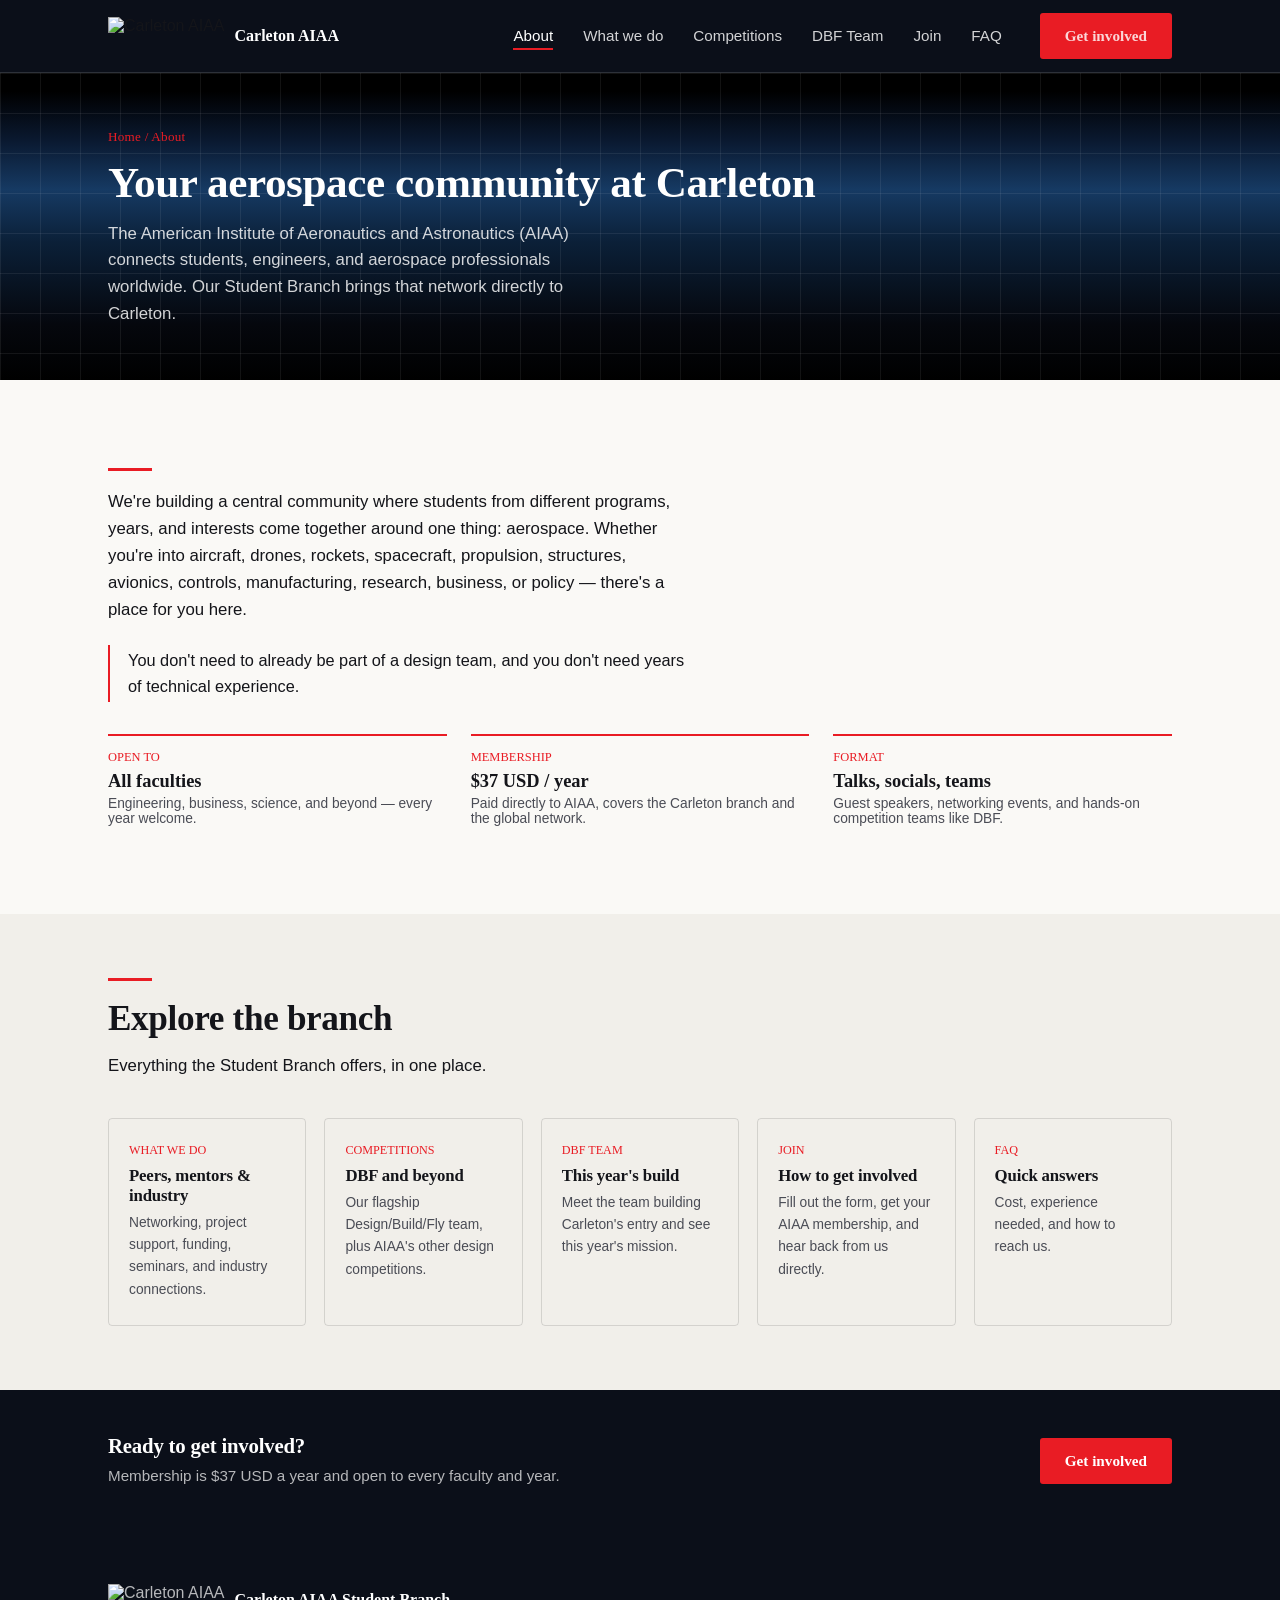
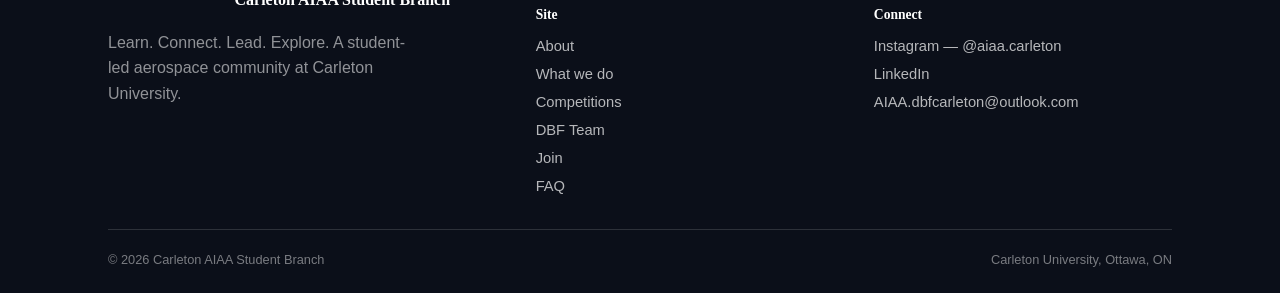
==== about.html @ de975c98 "Initial website upload" ====
<!DOCTYPE html>
<html lang="en">
<head>
<meta charset="UTF-8">
<meta name="viewport" content="width=device-width, initial-scale=1">
<title>About — Carleton AIAA Student Branch</title>
<meta name="description" content="What the AIAA Student Branch at Carleton University is, who it's for, and why it exists.">
<link rel="stylesheet" href="style.css">
</head>
<body>
<nav class="nav">
  <div class="wrap">
    <a href="index.html" class="nav-brand">
      <img src="assets/square_transparent.png" alt="Carleton AIAA">
      <span>Carleton AIAA</span>
    </a>
    <button class="nav-toggle" id="navToggle" aria-label="Toggle menu" aria-expanded="false">&#9776;</button>
    <ul class="nav-links" id="navLinks">
      <li><a href="about.html" class="active">About</a></li>
      <li><a href="what-we-do.html">What we do</a></li>
      <li><a href="competitions.html">Competitions</a></li>
      <li><a href="dbf.html">DBF Team</a></li>
      <li><a href="join.html">Join</a></li>
      <li><a href="faq.html">FAQ</a></li>
      <li class="nav-cta"><a class="btn btn-primary" href="join.html">Get involved</a></li>
    </ul>
  </div>
</nav>
<header class="page-header">
  <div class="blueprint-grid"></div>
  <div class="wrap">
    <div class="crumb"><a href="index.html">Home</a> / About</div>
    <h1>Your aerospace community at Carleton</h1>
    <p class="lead">The American Institute of Aeronautics and Astronautics (AIAA) connects students, engineers, and aerospace professionals worldwide. Our Student Branch brings that network directly to Carleton.</p>
  </div>
</header>

<section class="section">
  <div class="wrap">
    <div style="max-width:760px;">
      <div class="rule"></div>
      <p class="lead">We're building a central community where students from different programs, years, and interests come together around one thing: aerospace. Whether you're into aircraft, drones, rockets, spacecraft, propulsion, structures, avionics, controls, manufacturing, research, business, or policy — there's a place for you here.</p>
      <div class="callout">
        <p>You don't need to already be part of a design team, and you don't need years of technical experience.</p>
      </div>
    </div>

    <div class="facts-strip" style="margin-top:32px;">
      <div class="fact"><div class="fk">OPEN TO</div><div class="fv">All faculties</div><div class="fd">Engineering, business, science, and beyond — every year welcome.</div></div>
      <div class="fact"><div class="fk">MEMBERSHIP</div><div class="fv">$37 USD / year</div><div class="fd">Paid directly to AIAA, covers the Carleton branch and the global network.</div></div>
      <div class="fact"><div class="fk">FORMAT</div><div class="fv">Talks, socials, teams</div><div class="fd">Guest speakers, networking events, and hands-on competition teams like DBF.</div></div>
    </div>
  </div>
</section>

<section class="section alt tight">
  <div class="wrap">
    <div class="section-head">
      <div class="rule"></div>
      <h2>Explore the branch</h2>
      <p class="lead">Everything the Student Branch offers, in one place.</p>
    </div>
    <div class="nav-tiles">
      <a class="nav-tile" href="what-we-do.html">
        <div class="nt-label">WHAT WE DO</div>
        <h3>Peers, mentors &amp; industry</h3>
        <p>Networking, project support, funding, seminars, and industry connections.</p>
      </a>
      <a class="nav-tile" href="competitions.html">
        <div class="nt-label">COMPETITIONS</div>
        <h3>DBF and beyond</h3>
        <p>Our flagship Design/Build/Fly team, plus AIAA's other design competitions.</p>
      </a>
      <a class="nav-tile" href="dbf.html">
        <div class="nt-label">DBF TEAM</div>
        <h3>This year's build</h3>
        <p>Meet the team building Carleton's entry and see this year's mission.</p>
      </a>
      <a class="nav-tile" href="join.html">
        <div class="nt-label">JOIN</div>
        <h3>How to get involved</h3>
        <p>Fill out the form, get your AIAA membership, and hear back from us directly.</p>
      </a>
      <a class="nav-tile" href="faq.html">
        <div class="nt-label">FAQ</div>
        <h3>Quick answers</h3>
        <p>Cost, experience needed, and how to reach us.</p>
      </a>
    </div>
  </div>
</section>

<section class="cta-band">
  <div class="wrap">
    <div>
      <h3>Ready to get involved?</h3>
      <p>Membership is $37 USD a year and open to every faculty and year.</p>
    </div>
    <div class="cta-actions">
      <a class="btn btn-primary" href="join.html">Get involved</a>
    </div>
  </div>
</section>
<footer>
  <div class="wrap">
    <div class="footer-top">
      <div>
        <div class="footer-brand">
          <img src="assets/square_transparent.png" alt="Carleton AIAA">
          <span>Carleton AIAA Student Branch</span>
        </div>
        <p style="color:rgba(255,255,255,0.55); max-width: 34ch;">Learn. Connect. Lead. Explore. A student-led aerospace community at Carleton University.</p>
      </div>
      <div>
        <h5>Site</h5>
        <ul>
          <li><a href="about.html">About</a></li>
          <li><a href="what-we-do.html">What we do</a></li>
          <li><a href="competitions.html">Competitions</a></li>
          <li><a href="dbf.html">DBF Team</a></li>
          <li><a href="join.html">Join</a></li>
          <li><a href="faq.html">FAQ</a></li>
        </ul>
      </div>
      <div>
        <h5>Connect</h5>
        <ul>
          <li><a href="https://www.instagram.com/aiaa.carleton" target="_blank" rel="noopener">Instagram &mdash; @aiaa.carleton</a></li>
          <li><a href="https://www.linkedin.com/company/108041948/" target="_blank" rel="noopener">LinkedIn</a></li>
          <li><a href="mailto:AIAA.dbfcarleton@outlook.com">AIAA.dbfcarleton@outlook.com</a></li>
        </ul>
      </div>
    </div>
    <div class="footer-bottom">
      <span>&copy; <span id="year"></span> Carleton AIAA Student Branch</span>
      <span>Carleton University, Ottawa, ON</span>
    </div>
  </div>
</footer>

<script src="script.js"></script>
</body>
</html>
---- style.css ----
/* ===================== Fonts ===================== */
@font-face {
  font-family: 'Space Grotesk';
  src: url('fonts/SpaceGrotesk.woff2') format('woff2');
  font-weight: 300 700;
  font-display: swap;
}
@font-face {
  font-family: 'Inter';
  src: url('fonts/Inter.woff2') format('woff2');
  font-weight: 100 900;
  font-display: swap;
}
@font-face {
  font-family: 'JetBrains Mono';
  src: url('fonts/JetBrainsMono.woff2') format('woff2');
  font-weight: 300 700;
  font-display: swap;
}

/* ===================== Tokens ===================== */
:root {
  --navy: #0B0F19;
  --blue-hi: #7FADCC;
  --blue-mid: #2C6D9B;
  --blue-deep: #17325A;
  --black: #000000;
  --paper: #FAF9F6;
  --paper-2: #F1EFEA;
  --red: #E91C24;
  --red-dim: #B4141A;
  --ink: #14151A;
  --ink-soft: #4A4C55;
  --line-light: rgba(0,0,0,0.12);
  --line-dark: rgba(255,255,255,0.14);
  --grid-line: rgba(255,255,255,0.07);
  --max: 1120px;

  /* the blended gradient used under any banner image - first stops MUST be pure
     black to seamlessly match the banner's own black bottom edge */
  --brand-gradient: linear-gradient(180deg,
    #000000 0%,
    #000000 6%,
    #0A1930 22%,
    #163A63 38%,
    #0B2038 55%,
    #05070D 82%,
    #000000 100%);
}

* { box-sizing: border-box; }
html { scroll-behavior: smooth; }
body {
  margin: 0;
  font-family: 'Inter', sans-serif;
  color: var(--ink);
  background: var(--paper);
  -webkit-font-smoothing: antialiased;
}
img { max-width: 100%; display: block; }
a { color: inherit; }
:focus-visible { outline: 2px solid var(--red); outline-offset: 3px; }
@media (prefers-reduced-motion: reduce) {
  html { scroll-behavior: auto; }
  * { animation: none !important; transition: none !important; }
}

.wrap { max-width: var(--max); margin: 0 auto; padding: 0 28px; }

h1, h2, h3 {
  font-family: 'Space Grotesk';
  font-weight: 700;
  letter-spacing: -0.01em;
  margin: 0;
  color: var(--ink);
}
p { line-height: 1.6; margin: 0 0 16px 0; max-width: 62ch; color: var(--ink-soft); }
p.lead { color: var(--ink); font-size: 1.05rem; }

.mono { font-family: 'JetBrains Mono'; }

.section { padding: 88px 0; }
.section.tight { padding: 64px 0; }
.section-head { max-width: 640px; margin-bottom: 40px; }
.section-head h2 { font-size: clamp(1.6rem, 3vw, 2.2rem); margin-bottom: 14px; }
.rule { width: 44px; height: 3px; background: var(--red); margin-bottom: 18px; }

.btn {
  display: inline-flex; align-items: center; gap: 8px;
  padding: 13px 24px; font-family: 'Space Grotesk'; font-weight: 600; font-size: 0.95rem;
  border-radius: 3px; text-decoration: none; border: 1px solid transparent; cursor: pointer;
}
.btn-primary { background: var(--red); color: #fff; }
.btn-primary:hover { background: var(--red-dim); }
.btn-ghost { border-color: var(--line-dark); color: #fff; }
.btn-ghost:hover { border-color: #fff; }
.btn-outline { border-color: var(--line-light); color: var(--ink); }
.btn-outline:hover { border-color: var(--ink); }

/* ===================== Nav ===================== */
.nav {
  background: var(--navy);
  border-bottom: 1px solid var(--line-dark);
  position: sticky; top: 0; z-index: 50;
}
.nav .wrap { display: flex; align-items: center; justify-content: space-between; height: 72px; }
.nav-brand { display: flex; align-items: center; gap: 10px; text-decoration: none; }
.nav-brand img { height: 38px; width: auto; }
.nav-brand span { font-family: 'Space Grotesk'; font-weight: 700; color: #fff; font-size: 1rem; line-height: 1.15; }
.nav-links { display: flex; align-items: center; gap: 30px; list-style: none; margin: 0; padding: 0; }
.nav-links a { color: rgba(255,255,255,0.82); text-decoration: none; font-size: 0.95rem; }
.nav-links a:hover, .nav-links a.active { color: #fff; }
.nav-links a.active { border-bottom: 2px solid var(--red); padding-bottom: 4px; }
.nav-cta { margin-left: 8px; }
.nav-toggle { display: none; }

@media (max-width: 860px) {
  .nav-links {
    position: absolute; top: 72px; left: 0; right: 0; background: var(--navy);
    flex-direction: column; align-items: flex-start; padding: 8px 28px 24px; gap: 18px;
    border-bottom: 1px solid var(--line-dark); display: none;
  }
  .nav-links.open { display: flex; }
  .nav-links a.active { border-bottom: none; color: var(--red); }
  .nav-toggle {
    display: block; background: none; border: 1px solid var(--line-dark); color: #fff;
    width: 40px; height: 40px; border-radius: 3px; font-size: 1.1rem;
  }
  .nav-cta { margin-left: 0; }
}

/* ===================== Banner (full-bleed logo strip) ===================== */
.banner { width: 100%; line-height: 0; }
.banner img { width: 100%; height: auto; display: block; }

/* ===================== Hero (homepage only) ===================== */
.hero {
  position: relative;
  background: var(--brand-gradient);
  color: #fff;
  overflow: hidden;
  padding: 72px 0 76px;
}
.blueprint-grid {
  position: absolute; inset: 0;
  background-image:
    linear-gradient(var(--grid-line) 1px, transparent 1px),
    linear-gradient(90deg, var(--grid-line) 1px, transparent 1px);
  background-size: 40px 40px;
}
.hero .wrap { position: relative; z-index: 2; display: grid; grid-template-columns: 1.15fr 0.85fr; gap: 40px; align-items: center; }
.hero-kicker { font-family: 'JetBrains Mono'; font-size: 0.85rem; color: var(--red); margin-bottom: 18px; letter-spacing: 0.02em; }
.hero h1 { color: #fff; font-size: clamp(2.2rem, 4.4vw, 3.4rem); line-height: 1.06; margin-bottom: 20px; }
.hero p.lead { color: rgba(255,255,255,0.82); font-size: 1.1rem; max-width: 46ch; margin-bottom: 30px; }
.hero-actions { display: flex; gap: 14px; flex-wrap: wrap; margin-bottom: 34px; }
.hero-chips { font-size: 0.85rem; color: rgba(255,255,255,0.55); border-top: 1px solid var(--line-dark); padding-top: 18px; }
.hero-art { position: relative; }
.hero-art svg { width: 100%; height: auto; color: rgba(255,255,255,0.55); }

@media (max-width: 900px) {
  .hero .wrap { grid-template-columns: 1fr; }
  .hero-art { order: -1; max-width: 260px; margin: 0 auto 16px; opacity: 0.7; }
}

/* ===================== Page header (subpages) ===================== */
.page-header {
  position: relative;
  background: var(--brand-gradient);
  color: #fff;
  overflow: hidden;
  padding: 56px 0 52px;
}
.page-header .wrap { position: relative; z-index: 2; }
.page-header .crumb { font-family: 'JetBrains Mono'; font-size: 0.82rem; color: var(--red); margin-bottom: 14px; letter-spacing: 0.02em; }
.page-header .crumb a { text-decoration: none; color: inherit; }
.page-header .crumb a:hover { color: #fff; }
.page-header h1 { color: #fff; font-size: clamp(2rem, 3.6vw, 2.7rem); line-height: 1.1; margin-bottom: 14px; }
.page-header p.lead { color: rgba(255,255,255,0.82); max-width: 56ch; margin: 0; }

/* ===================== About / generic content ===================== */
.about-grid { display: grid; grid-template-columns: 1fr 1fr; gap: 60px; }
@media (max-width: 800px) { .about-grid { grid-template-columns: 1fr; } }

.callout { border-left: 2px solid var(--red); padding: 2px 0 2px 18px; margin: 22px 0; }
.callout p { color: var(--ink); font-size: 1.02rem; margin: 0; }

.alt { background: var(--paper-2); }

.item-rows { display: flex; flex-direction: column; }
.item-row { display: grid; grid-template-columns: 220px 1fr; gap: 28px; padding: 26px 0; border-top: 1px solid var(--line-light); }
.item-rows .item-row:last-child { border-bottom: 1px solid var(--line-light); }
.item-row h3 { font-size: 1.08rem; margin-bottom: 6px; }
.item-row p { margin: 0; font-size: 0.96rem; }
@media (max-width: 700px) { .item-row { grid-template-columns: 1fr; gap: 6px; } }

/* ===================== Competitions ===================== */
.dbf-feature {
  background: var(--navy); color: #fff; border-radius: 4px; padding: 52px;
  display: grid; grid-template-columns: 1fr 1fr; gap: 48px;
  position: relative; overflow: hidden;
}
.dbf-feature .blueprint-grid { background-size: 34px 34px; }
.dbf-feature > * { position: relative; z-index: 2; }
.dbf-tag { font-family: 'JetBrains Mono'; color: var(--red); font-size: 0.82rem; margin-bottom: 14px; }
.dbf-feature h3 { color: #fff; font-size: 1.7rem; margin-bottom: 14px; }
.dbf-feature p { color: rgba(255,255,255,0.78); }
.dbf-stats { display: flex; gap: 28px; margin: 22px 0 26px; flex-wrap: wrap; }
.dbf-stats div .num { font-family: 'Space Grotesk'; font-weight: 700; font-size: 1.5rem; color: #fff; display: block; }
.dbf-stats div .lbl { font-size: 0.78rem; color: rgba(255,255,255,0.55); }
.dbf-copy { grid-column: 1; }
.dbf-steps-col { grid-column: 2; }

.steps { counter-reset: step; list-style: none; margin: 0; padding: 0; }
.steps li { counter-increment: step; display: grid; grid-template-columns: 34px 1fr; gap: 14px; padding: 14px 0; border-top: 1px solid var(--line-dark); }
.steps li:first-child { border-top: none; }
.steps li::before { content: counter(step); font-family: 'JetBrains Mono'; color: var(--red); font-size: 0.9rem; }
.steps li strong { display: block; color: #fff; font-family: 'Space Grotesk'; font-size: 0.98rem; margin-bottom: 2px; }
.steps li span.d { color: rgba(255,255,255,0.68); font-size: 0.88rem; }

@media (max-width: 800px) {
  .dbf-feature { grid-template-columns: 1fr; padding: 32px; }
  .dbf-copy, .dbf-steps-col { grid-column: 1; }
}

.comp-grid { display: grid; grid-template-columns: repeat(2, 1fr); gap: 24px; margin-top: 32px; }
@media (max-width: 700px) { .comp-grid { grid-template-columns: 1fr; } }
.comp-card { border: 1px solid var(--line-light); padding: 28px; border-radius: 4px; }
.comp-card h4 { font-family: 'Space Grotesk'; font-size: 1.1rem; margin-bottom: 10px; }
.comp-card p { font-size: 0.92rem; margin-bottom: 14px; }
.comp-card a { font-size: 0.86rem; font-weight: 600; color: var(--red); text-decoration: none; }
.comp-card a:hover { text-decoration: underline; }

/* ===================== Leadership / Join ===================== */
.join-grid { display: grid; grid-template-columns: 1.1fr 0.9fr; gap: 56px; }
@media (max-width: 850px) { .join-grid { grid-template-columns: 1fr; } }

.roles { display: flex; flex-direction: column; }
.role { padding: 16px 0; border-top: 1px solid var(--line-light); }
.roles .role:last-child { border-bottom: 1px solid var(--line-light); }
.role .rt { font-family: 'JetBrains Mono'; color: var(--red); font-size: 0.82rem; margin-bottom: 4px; }
.role p { margin: 0; font-size: 0.92rem; }

.price-card { background: var(--navy); color: #fff; border-radius: 4px; padding: 36px; }
.price-card .pk { font-family: 'JetBrains Mono'; color: var(--red); font-size: 0.82rem; margin-bottom: 10px; }
.price-card h3 { color: #fff; font-size: 1.3rem; margin-bottom: 14px; }
.price-card p { color: rgba(255,255,255,0.75); font-size: 0.92rem; }
.price-row { display: flex; align-items: baseline; gap: 10px; margin: 18px 0 22px; }
.price-row .amount { font-family: 'Space Grotesk'; font-weight: 700; font-size: 2rem; color: #fff; }
.price-row .per { font-size: 0.85rem; color: rgba(255,255,255,0.55); }
.qr-row { display: flex; align-items: center; gap: 16px; margin-top: 24px; padding-top: 24px; border-top: 1px solid var(--line-dark); }
.qr-row img { width: 84px; height: 84px; background: #fff; padding: 5px; border-radius: 2px; }
.qr-row .qt { font-family: 'Space Grotesk'; font-weight: 600; font-size: 0.95rem; color: #fff; }
.qr-row .qs { font-size: 0.8rem; color: rgba(255,255,255,0.6); }

/* ===================== FAQ ===================== */
.faq-list { max-width: 760px; }
details { border-top: 1px solid var(--line-light); padding: 20px 0; }
.faq-list details:last-child { border-bottom: 1px solid var(--line-light); }
summary {
  font-family: 'Space Grotesk'; font-weight: 600; font-size: 1.02rem;
  cursor: pointer; list-style: none; display: flex; justify-content: space-between; align-items: center; gap: 12px;
}
summary::-webkit-details-marker { display: none; }
summary::after { content: '+'; font-weight: 400; color: var(--red); font-size: 1.3rem; flex-shrink: 0; }
details[open] summary::after { content: '\2212'; }
details p { margin-top: 12px; margin-bottom: 0; font-size: 0.95rem; }

/* ===================== Homepage: minimal nav teaser tiles ===================== */
.nav-tiles { display: grid; grid-template-columns: repeat(5, 1fr); gap: 18px; margin-top: -1px; }
@media (max-width: 900px) { .nav-tiles { grid-template-columns: repeat(2, 1fr); } }
@media (max-width: 560px) { .nav-tiles { grid-template-columns: 1fr; } }
.nav-tile {
  display: block; text-decoration: none; color: var(--ink);
  border: 1px solid var(--line-light); border-radius: 4px; padding: 24px 20px;
  transition: border-color 0.15s ease;
}
.nav-tile:hover { border-color: var(--red); }
.nav-tile .nt-label { font-family: 'JetBrains Mono'; font-size: 0.76rem; color: var(--red); margin-bottom: 8px; }
.nav-tile h3 { font-size: 1.05rem; margin-bottom: 6px; }
.nav-tile p { font-size: 0.86rem; margin: 0; }

/* ===================== Closing CTA band (subpages) ===================== */
.cta-band { background: var(--navy); color: #fff; }
.cta-band .wrap {
  display: flex; align-items: center; justify-content: space-between; flex-wrap: wrap; gap: 20px;
  padding: 44px 28px;
}
.cta-band h3 { color: #fff; font-size: 1.3rem; margin-bottom: 6px; }
.cta-band p { color: rgba(255,255,255,0.7); margin: 0; font-size: 0.95rem; }
.cta-band .cta-actions { display: flex; gap: 12px; flex-wrap: wrap; }

/* ===================== Quick facts strip ===================== */
.facts-strip { display: grid; grid-template-columns: repeat(3, 1fr); gap: 24px; margin: 8px 0 0; }
@media (max-width: 700px) { .facts-strip { grid-template-columns: 1fr; } }
.fact { border-top: 2px solid var(--red); padding-top: 14px; }
.fact .fk { font-family: 'JetBrains Mono'; font-size: 0.78rem; color: var(--red); margin-bottom: 6px; }
.fact .fv { font-family: 'Space Grotesk'; font-weight: 700; font-size: 1.15rem; margin-bottom: 4px; }
.fact .fd { font-size: 0.86rem; color: var(--ink-soft); }

/* ===================== DBF page specifics ===================== */
.dbf-hero-logo { height: 1.15in; margin-bottom: 18px; }
.mission-steps { counter-reset: m; list-style: none; margin: 0; padding: 0; display: flex; flex-direction: column; }
.mission-steps li { counter-increment: m; display: grid; grid-template-columns: 40px 1fr; gap: 16px; padding: 20px 0; border-top: 1px solid var(--line-light); }
.mission-steps li:first-child { border-top: none; }
.mission-steps li::before {
  content: counter(m);
  font-family: 'JetBrains Mono'; color: var(--red); font-size: 0.85rem; font-weight: 600;
}
.mission-steps li strong { display: block; font-family: 'Space Grotesk'; font-size: 1.02rem; margin-bottom: 4px; }
.mission-steps li p { margin: 0; font-size: 0.92rem; }

/* ===================== Footer ===================== */
footer { background: var(--navy); color: rgba(255,255,255,0.7); padding: 52px 0 26px; }
.footer-top { display: grid; grid-template-columns: 1.3fr 1fr 1fr; gap: 40px; padding-bottom: 34px; border-bottom: 1px solid var(--line-dark); }
@media (max-width: 700px) { .footer-top { grid-template-columns: 1fr; } }
.footer-brand { display: flex; align-items: center; gap: 10px; margin-bottom: 14px; }
.footer-brand img { height: 32px; }
.footer-brand span { font-family: 'Space Grotesk'; font-weight: 700; color: #fff; }
footer h5 { font-family: 'Space Grotesk'; color: #fff; font-size: 0.85rem; margin-bottom: 14px; }
footer ul { list-style: none; margin: 0; padding: 0; display: flex; flex-direction: column; gap: 10px; }
footer a { text-decoration: none; color: rgba(255,255,255,0.7); font-size: 0.92rem; }
footer a:hover { color: #fff; }
.footer-bottom { display: flex; justify-content: space-between; flex-wrap: wrap; gap: 10px; padding-top: 22px; font-size: 0.8rem; color: rgba(255,255,255,0.45); }
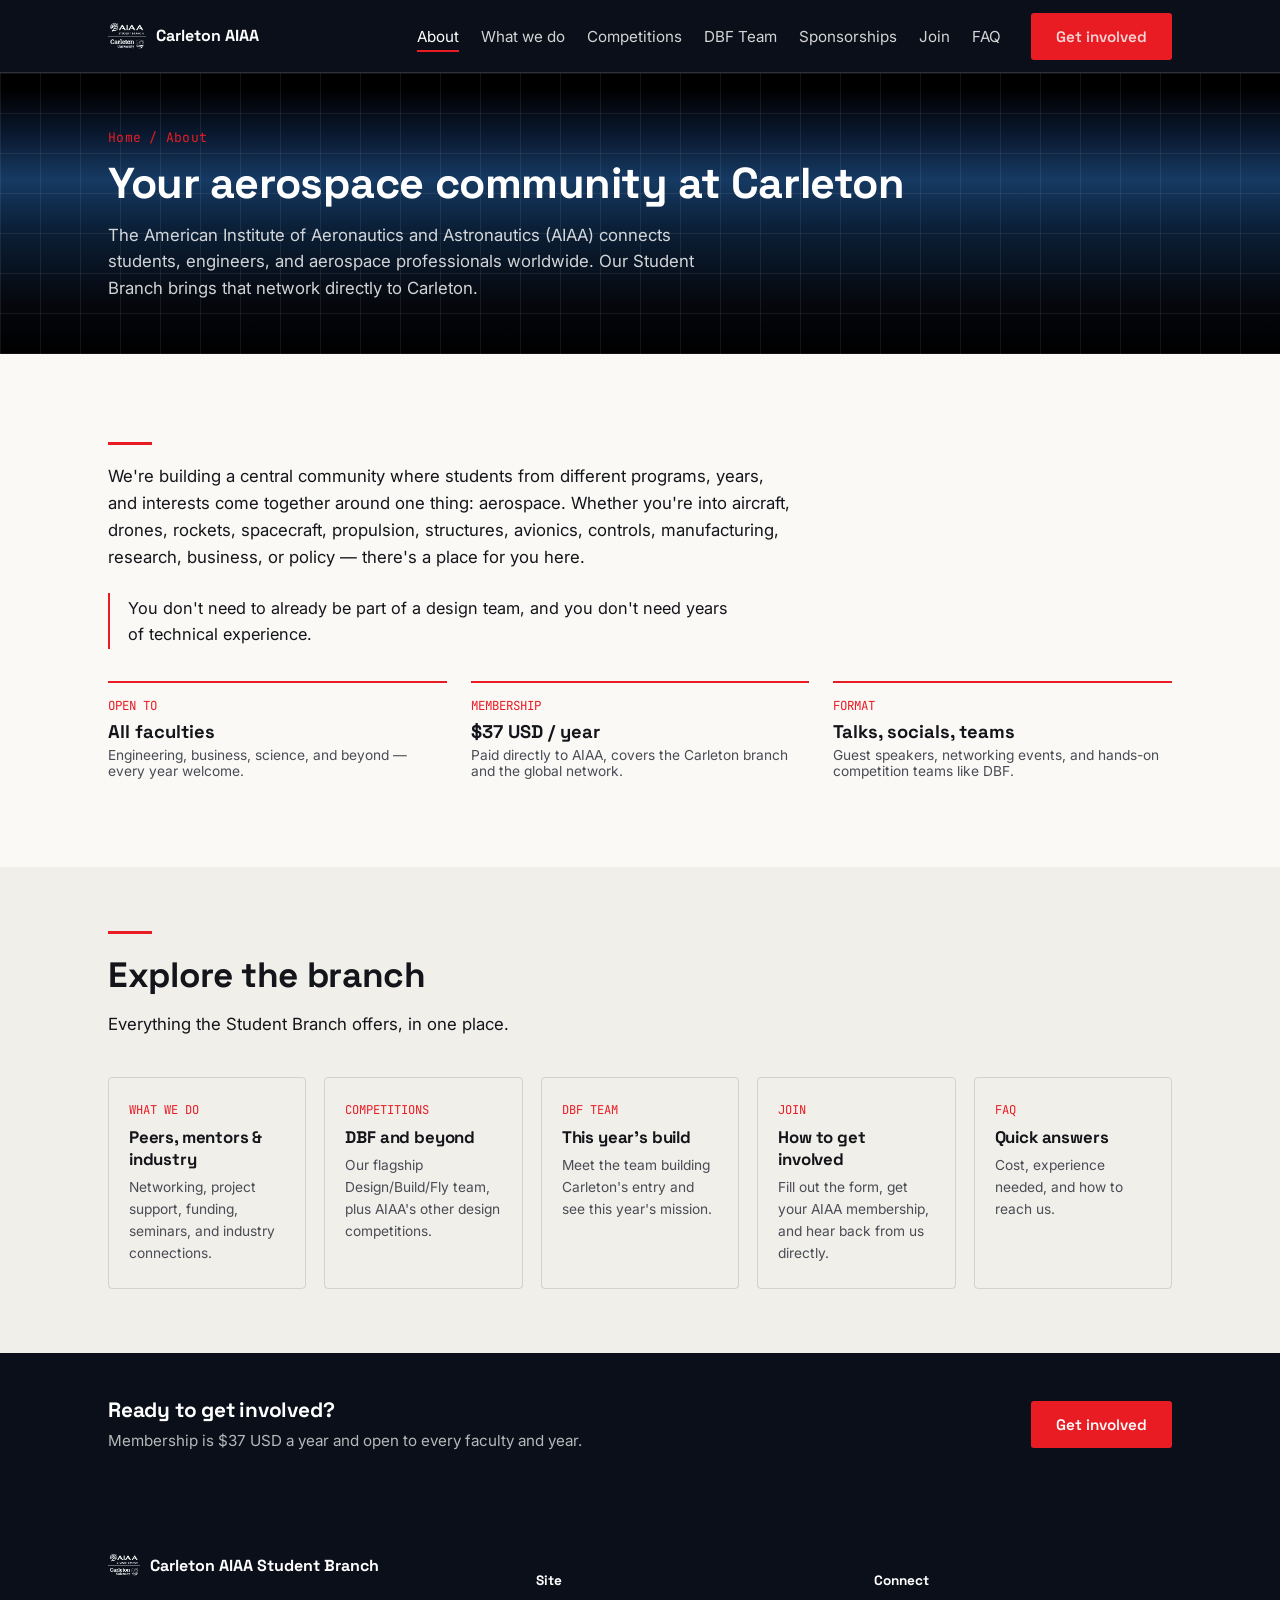
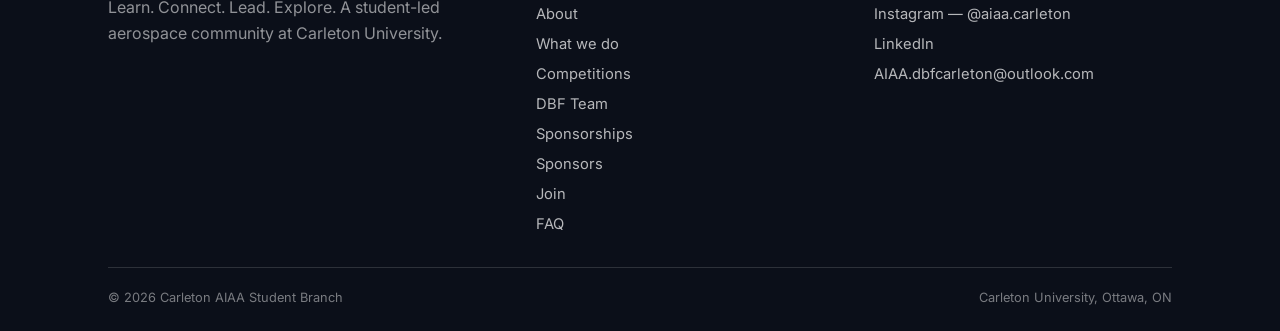
==== commit 08160149: "Dynamic Website Changes" ====
--- a/about.html
+++ b/about.html
@@ -20,6 +20,7 @@
       <li><a href="what-we-do.html">What we do</a></li>
       <li><a href="competitions.html">Competitions</a></li>
       <li><a href="dbf.html">DBF Team</a></li>
+      <li><a href="sponsorships.html">Sponsorships</a></li>
       <li><a href="join.html">Join</a></li>
       <li><a href="faq.html">FAQ</a></li>
       <li class="nav-cta"><a class="btn btn-primary" href="join.html">Get involved</a></li>
@@ -118,6 +119,8 @@
           <li><a href="what-we-do.html">What we do</a></li>
           <li><a href="competitions.html">Competitions</a></li>
           <li><a href="dbf.html">DBF Team</a></li>
+          <li><a href="sponsorships.html">Sponsorships</a></li>
+          <li><a href="sponsors.html">Sponsors</a></li>
           <li><a href="join.html">Join</a></li>
           <li><a href="faq.html">FAQ</a></li>
         </ul>
--- a/style.css
+++ b/style.css
@@ -107,14 +107,14 @@
 .nav-brand { display: flex; align-items: center; gap: 10px; text-decoration: none; }
 .nav-brand img { height: 38px; width: auto; }
 .nav-brand span { font-family: 'Space Grotesk'; font-weight: 700; color: #fff; font-size: 1rem; line-height: 1.15; }
-.nav-links { display: flex; align-items: center; gap: 30px; list-style: none; margin: 0; padding: 0; }
+.nav-links { display: flex; align-items: center; gap: 22px; list-style: none; margin: 0; padding: 0; }
 .nav-links a { color: rgba(255,255,255,0.82); text-decoration: none; font-size: 0.95rem; }
 .nav-links a:hover, .nav-links a.active { color: #fff; }
 .nav-links a.active { border-bottom: 2px solid var(--red); padding-bottom: 4px; }
 .nav-cta { margin-left: 8px; }
 .nav-toggle { display: none; }
 
-@media (max-width: 860px) {
+@media (max-width: 1040px) {
   .nav-links {
     position: absolute; top: 72px; left: 0; right: 0; background: var(--navy);
     flex-direction: column; align-items: flex-start; padding: 8px 28px 24px; gap: 18px;
@@ -156,6 +156,98 @@
 .hero-chips { font-size: 0.85rem; color: rgba(255,255,255,0.55); border-top: 1px solid var(--line-dark); padding-top: 18px; }
 .hero-art { position: relative; }
 .hero-art svg { width: 100%; height: auto; color: rgba(255,255,255,0.55); }
+.hero-art svg { transition: transform 0.4s ease; }
+.hero-art:hover svg { transform: scale(1.03) rotate(-1deg); }
+
+/* card lift/hover polish for a more dynamic feel */
+.nav-tile, .comp-card { transition: border-color 0.15s ease, transform 0.2s ease, box-shadow 0.2s ease; }
+.nav-tile:hover, .comp-card:hover { transform: translateY(-3px); box-shadow: 0 10px 24px rgba(11,15,25,0.08); }
+.btn { transition: background 0.15s ease, border-color 0.15s ease, transform 0.15s ease; }
+.btn:hover { transform: translateY(-1px); }
+.fact { transition: transform 0.2s ease; }
+.fact:hover { transform: translateY(-2px); }
+
+/* ===================== Sponsorship tiers ===================== */
+.tier-grid { display: grid; grid-template-columns: repeat(4, 1fr); gap: 18px; margin-top: 32px; }
+@media (max-width: 1000px) { .tier-grid { grid-template-columns: repeat(2, 1fr); } }
+@media (max-width: 560px) { .tier-grid { grid-template-columns: 1fr; } }
+.tier-card { border: 1px solid var(--line-light); border-radius: 4px; padding: 26px 22px; display: flex; flex-direction: column; }
+.tier-card.featured { border-color: var(--red); position: relative; }
+.tier-card.featured::before {
+  content: 'MOST IMPACT'; position: absolute; top: -11px; left: 26px;
+  background: var(--red); color: #fff; font-family: 'JetBrains Mono'; font-size: 0.68rem;
+  padding: 3px 8px; border-radius: 2px; letter-spacing: 0.03em;
+}
+.tier-name { font-family: 'JetBrains Mono'; color: var(--red); font-size: 0.8rem; margin-bottom: 8px; }
+.tier-card h3 { font-size: 1.3rem; margin-bottom: 4px; }
+.tier-amount { font-family: 'Space Grotesk'; font-weight: 700; font-size: 1.05rem; color: var(--ink-soft); margin-bottom: 16px; }
+.tier-card ul { list-style: none; margin: 0; padding: 0; display: flex; flex-direction: column; gap: 10px; flex: 1; }
+.tier-card li { font-size: 0.88rem; color: var(--ink-soft); padding-left: 18px; position: relative; }
+.tier-card li::before { content: '+'; position: absolute; left: 0; color: var(--red); font-weight: 700; }
+
+/* ===================== Sponsor wall ===================== */
+.sponsor-grid { display: grid; grid-template-columns: repeat(3, 1fr); gap: 20px; margin-top: 8px; }
+@media (max-width: 700px) { .sponsor-grid { grid-template-columns: repeat(2, 1fr); } }
+@media (max-width: 460px) { .sponsor-grid { grid-template-columns: 1fr; } }
+.sponsor-card {
+  border: 1px solid var(--line-light); border-radius: 4px; padding: 28px 20px;
+  display: flex; flex-direction: column; align-items: center; text-align: center; gap: 12px;
+  transition: border-color 0.15s ease, transform 0.2s ease;
+}
+.sponsor-card:hover { border-color: var(--red); transform: translateY(-3px); }
+.sponsor-logo {
+  width: 100%; height: 64px; display: flex; align-items: center; justify-content: center;
+  font-family: 'Space Grotesk'; font-weight: 700; color: var(--ink-soft); font-size: 0.95rem;
+  border: 1px dashed var(--line-light); border-radius: 3px; background: var(--paper-2);
+}
+.sponsor-card img.sponsor-logo { object-fit: contain; padding: 8px; border: none; background: none; }
+.sponsor-name { font-family: 'Space Grotesk'; font-weight: 600; font-size: 0.95rem; }
+.sponsor-tier-tag { font-family: 'JetBrains Mono'; font-size: 0.72rem; color: var(--red); }
+
+.social-cta {
+  display: flex; align-items: center; justify-content: space-between; flex-wrap: wrap; gap: 20px;
+  background: var(--paper-2); border-radius: 4px; padding: 28px 32px; margin-top: 40px;
+}
+.social-cta h3 { font-size: 1.1rem; margin-bottom: 4px; }
+.social-cta p { margin: 0; font-size: 0.9rem; }
+
+/* ===================== Scroll reveal ===================== */
+.reveal { opacity: 0; transform: translateY(22px); transition: opacity 0.65s ease, transform 0.65s ease; }
+.reveal.is-visible { opacity: 1; transform: translateY(0); }
+@media (prefers-reduced-motion: reduce) {
+  .reveal { opacity: 1; transform: none; transition: none; }
+}
+
+/* ===================== Budget / timeline blocks ===================== */
+.budget-grid { display: grid; grid-template-columns: 1fr 1fr; gap: 24px; margin-top: 28px; }
+@media (max-width: 800px) { .budget-grid { grid-template-columns: 1fr; } }
+.budget-card { border: 1px solid var(--line-light); border-radius: 4px; padding: 28px; }
+.budget-card .bk { font-family: 'JetBrains Mono'; color: var(--red); font-size: 0.78rem; margin-bottom: 8px; }
+.budget-card h3 { font-size: 1.1rem; margin-bottom: 2px; }
+.budget-card .amount { font-family: 'Space Grotesk'; font-weight: 700; font-size: 1.8rem; margin: 8px 0 16px; }
+.budget-bars { display: flex; flex-direction: column; gap: 10px; margin-bottom: 16px; }
+.budget-bar-row { display: flex; align-items: center; gap: 12px; font-size: 0.85rem; }
+.budget-bar-row .label { width: 100px; flex-shrink: 0; color: var(--ink-soft); }
+.budget-bar-track { flex: 1; height: 8px; background: var(--paper-2); border-radius: 4px; overflow: hidden; }
+.budget-bar-fill { height: 100%; background: var(--red); border-radius: 4px; }
+.budget-bar-row .pct { width: 68px; text-align: right; font-family: 'JetBrains Mono'; font-size: 0.78rem; color: var(--ink-soft); }
+.budget-card ul { list-style: none; margin: 0; padding: 0; font-size: 0.85rem; display: flex; flex-direction: column; gap: 6px; }
+.budget-card li { padding-left: 16px; position: relative; color: var(--ink-soft); }
+.budget-card li::before { content: '\2013'; position: absolute; left: 0; color: var(--red); }
+
+.timeline-list { display: flex; flex-direction: column; margin-top: 8px; }
+.timeline-row { display: grid; grid-template-columns: 130px 1fr; gap: 20px; padding: 14px 0; border-top: 1px solid var(--line-light); align-items: baseline; }
+.timeline-list .timeline-row:last-child { border-bottom: 1px solid var(--line-light); }
+.timeline-row .td { font-family: 'JetBrains Mono'; color: var(--red); font-size: 0.82rem; }
+.timeline-row .te { font-family: 'Space Grotesk'; font-weight: 600; }
+
+.contact-card {
+  display: flex; flex-wrap: wrap; gap: 28px; background: var(--paper-2); border-radius: 4px;
+  padding: 26px 30px; margin-top: 28px;
+}
+.contact-item .ck { font-family: 'JetBrains Mono'; font-size: 0.75rem; color: var(--red); margin-bottom: 4px; }
+.contact-item .cv { font-family: 'Space Grotesk'; font-weight: 600; }
+.contact-item a { color: inherit; }
 
 @media (max-width: 900px) {
   .hero .wrap { grid-template-columns: 1fr; }
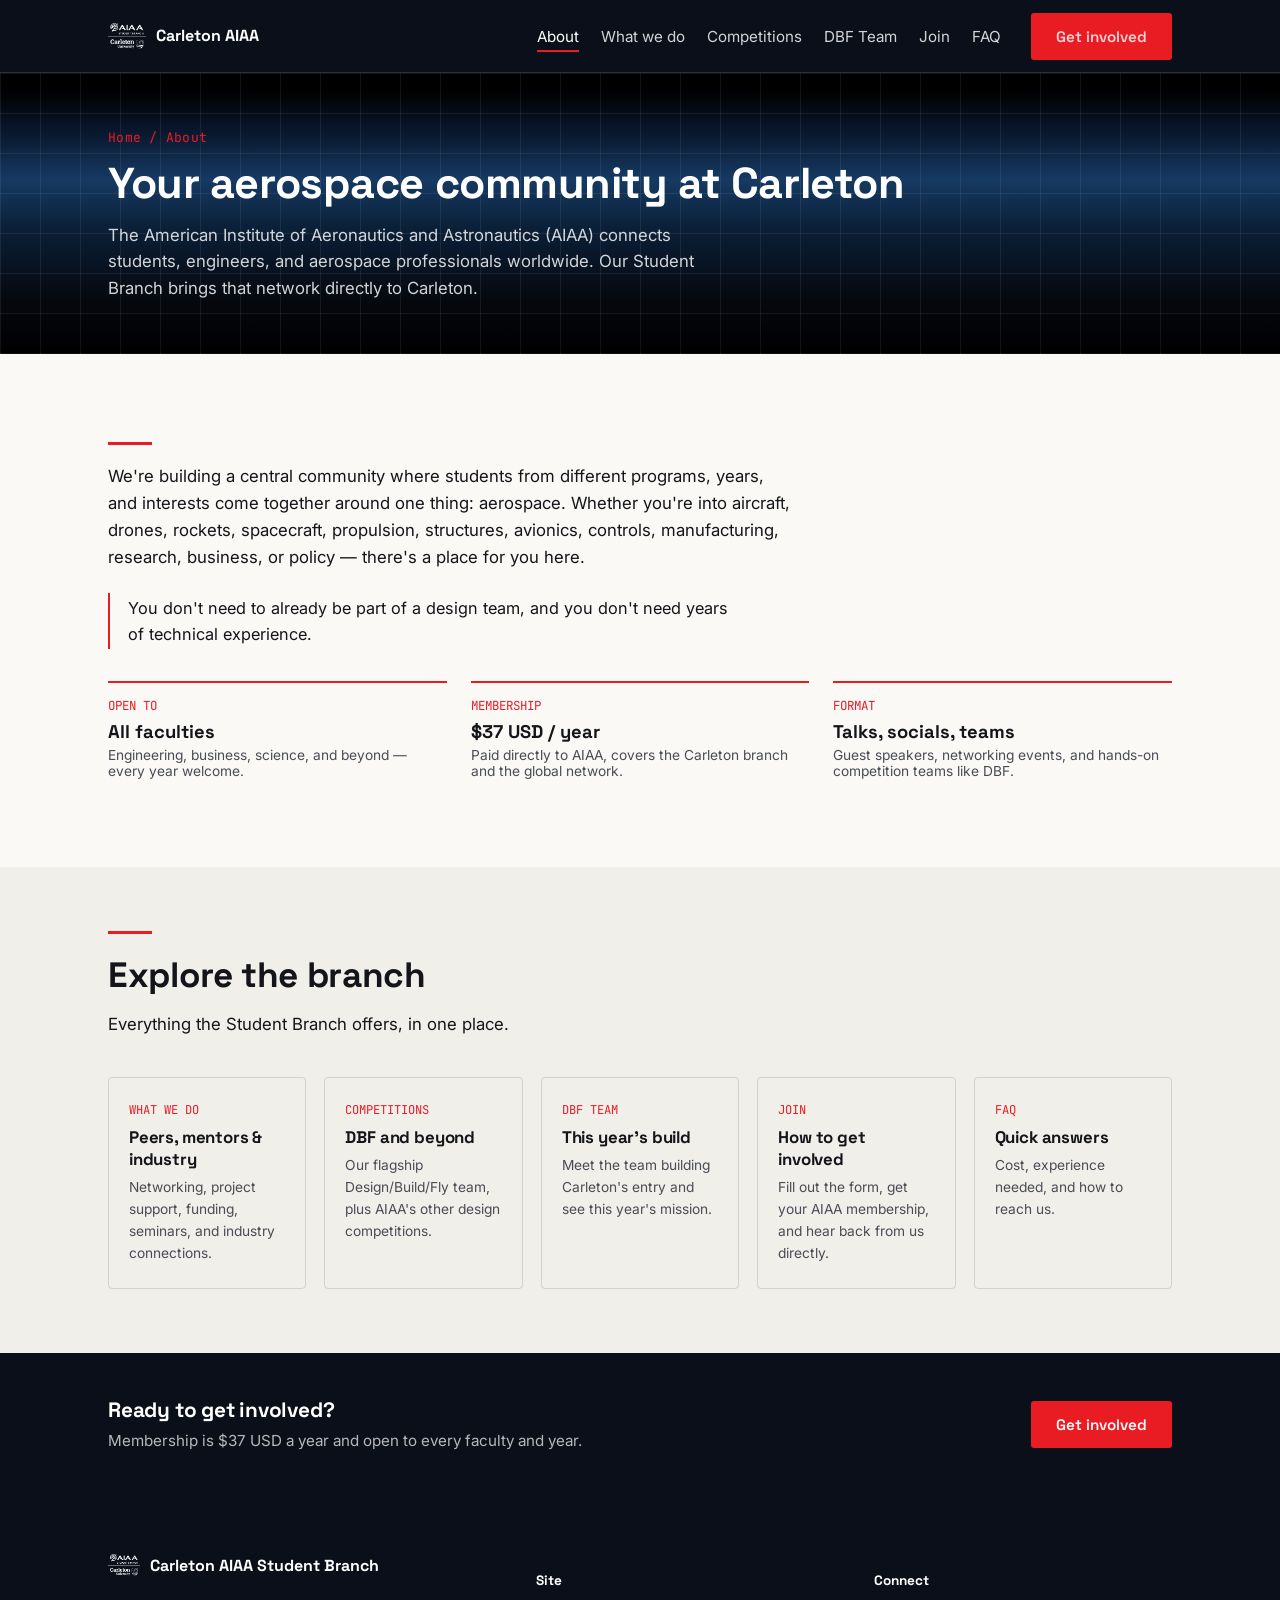
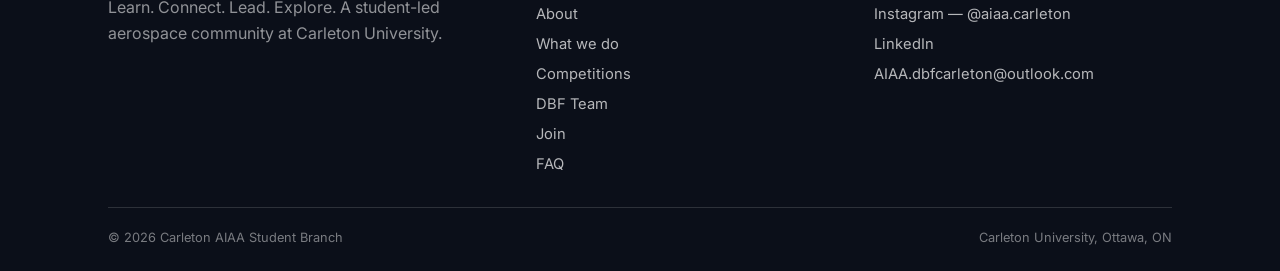
==== commit 4fc7aabe: "Logo Changes and Sponsorship Changes" ====
--- a/about.html
+++ b/about.html
@@ -20,7 +20,6 @@
       <li><a href="what-we-do.html">What we do</a></li>
       <li><a href="competitions.html">Competitions</a></li>
       <li><a href="dbf.html">DBF Team</a></li>
-      <li><a href="sponsorships.html">Sponsorships</a></li>
       <li><a href="join.html">Join</a></li>
       <li><a href="faq.html">FAQ</a></li>
       <li class="nav-cta"><a class="btn btn-primary" href="join.html">Get involved</a></li>
@@ -119,8 +118,6 @@
           <li><a href="what-we-do.html">What we do</a></li>
           <li><a href="competitions.html">Competitions</a></li>
           <li><a href="dbf.html">DBF Team</a></li>
-          <li><a href="sponsorships.html">Sponsorships</a></li>
-          <li><a href="sponsors.html">Sponsors</a></li>
           <li><a href="join.html">Join</a></li>
           <li><a href="faq.html">FAQ</a></li>
         </ul>
--- a/style.css
+++ b/style.css
@@ -249,6 +249,13 @@
 .contact-item .cv { font-family: 'Space Grotesk'; font-weight: 600; }
 .contact-item a { color: inherit; }
 
+/* ===================== Feature images (real photography) ===================== */
+.feature-img-wrap { border-radius: 4px; overflow: hidden; margin-top: 32px; }
+.feature-img-wrap img { width: 100%; height: auto; display: block; }
+.feature-img-caption { font-family: 'JetBrains Mono'; font-size: 0.78rem; color: var(--ink-soft); margin-top: 10px; }
+
+.comp-card-logo { width: 100%; height: 140px; object-fit: contain; background: #000; border-radius: 3px; margin-bottom: 16px; }
+
 @media (max-width: 900px) {
   .hero .wrap { grid-template-columns: 1fr; }
   .hero-art { order: -1; max-width: 260px; margin: 0 auto 16px; opacity: 0.7; }
@@ -373,6 +380,7 @@
 
 /* ===================== Closing CTA band (subpages) ===================== */
 .cta-band { background: var(--navy); color: #fff; }
+.cta-band + .cta-band { border-top: 1px solid var(--line-dark); }
 .cta-band .wrap {
   display: flex; align-items: center; justify-content: space-between; flex-wrap: wrap; gap: 20px;
   padding: 44px 28px;
@@ -390,7 +398,7 @@
 .fact .fd { font-size: 0.86rem; color: var(--ink-soft); }
 
 /* ===================== DBF page specifics ===================== */
-.dbf-hero-logo { height: 1.15in; margin-bottom: 18px; }
+.dbf-hero-logo { height: 1.3in; margin-bottom: 18px; background: var(--paper); padding: 14px 22px; border-radius: 4px; }
 .mission-steps { counter-reset: m; list-style: none; margin: 0; padding: 0; display: flex; flex-direction: column; }
 .mission-steps li { counter-increment: m; display: grid; grid-template-columns: 40px 1fr; gap: 16px; padding: 20px 0; border-top: 1px solid var(--line-light); }
 .mission-steps li:first-child { border-top: none; }
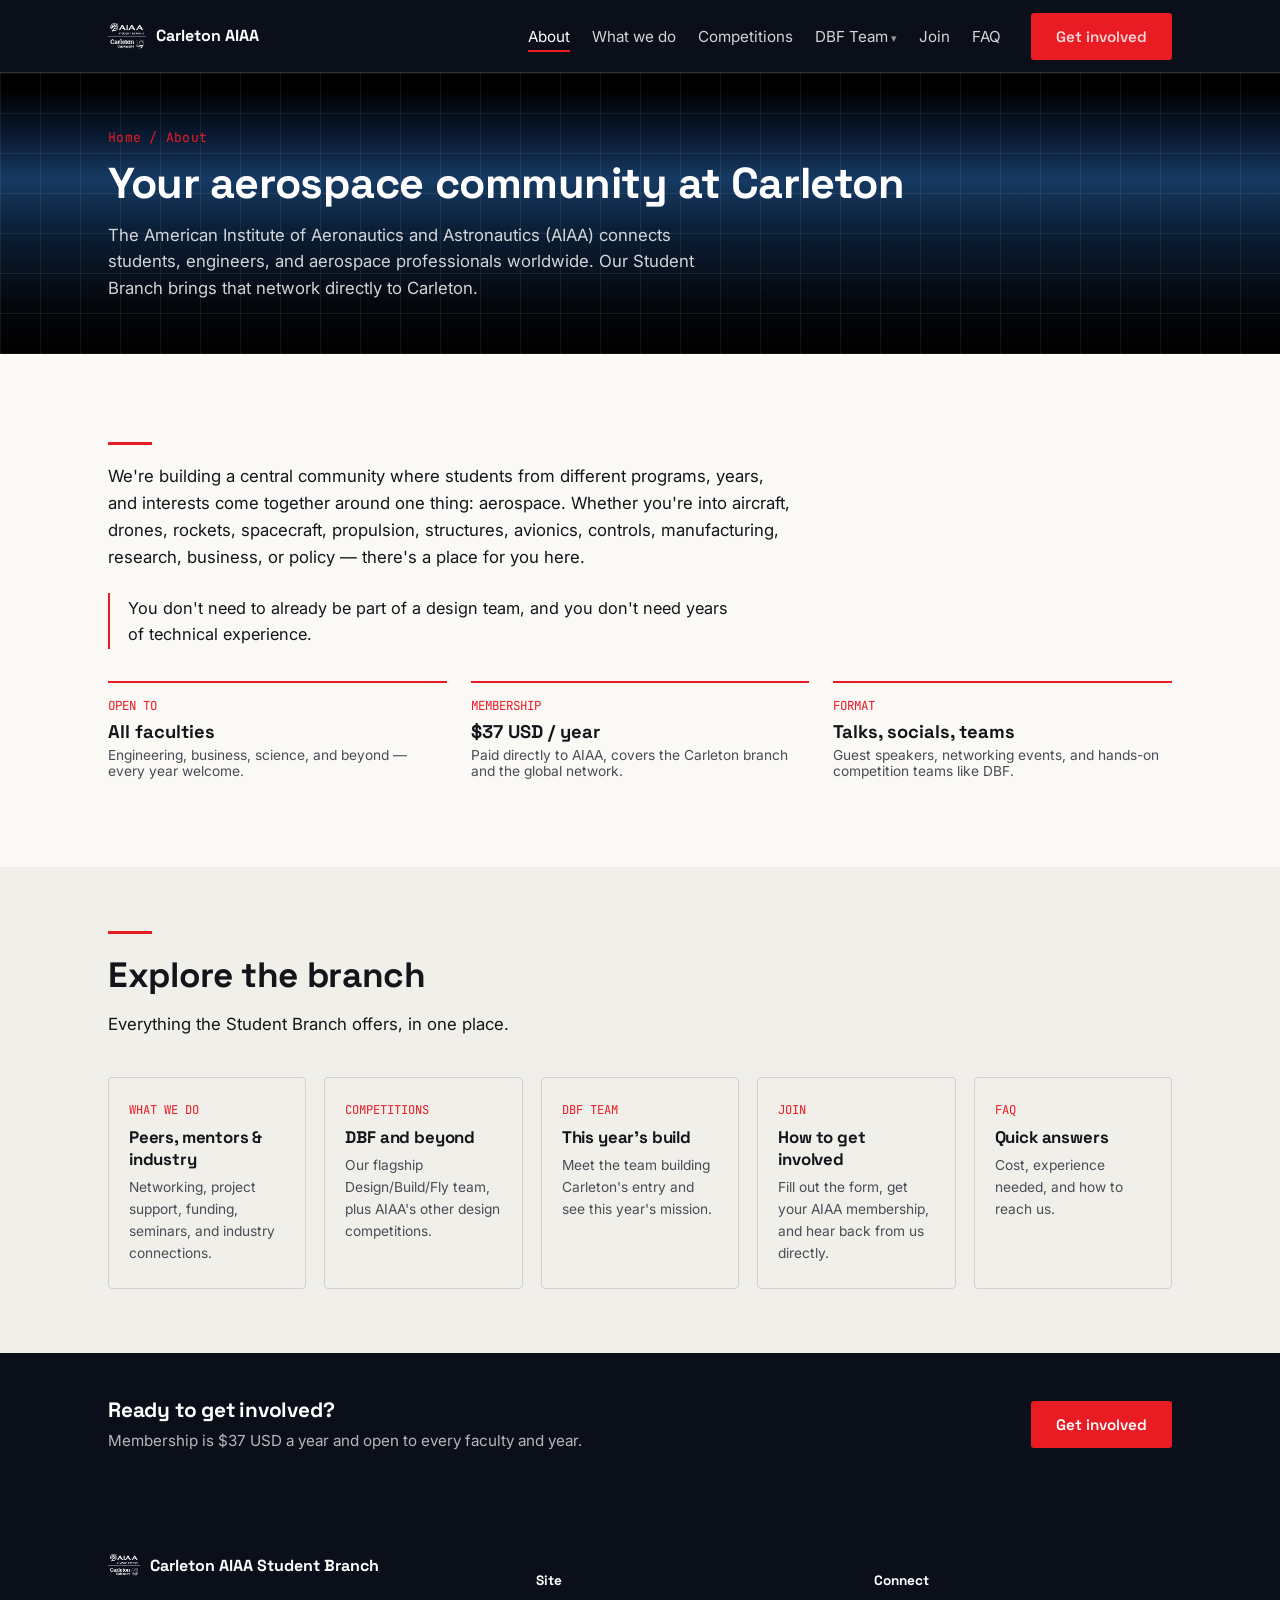
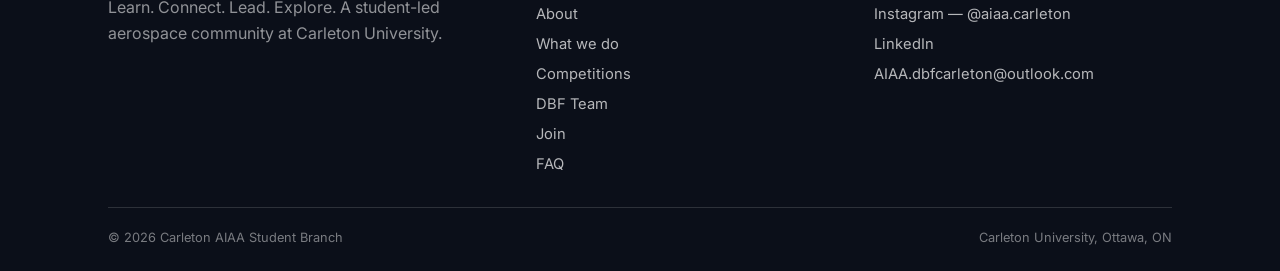
==== commit fdab2efd: "October 14th Updates" ====
--- a/about.html
+++ b/about.html
@@ -19,7 +19,13 @@
       <li><a href="about.html" class="active">About</a></li>
       <li><a href="what-we-do.html">What we do</a></li>
       <li><a href="competitions.html">Competitions</a></li>
-      <li><a href="dbf.html">DBF Team</a></li>
+      <li class="nav-item-dropdown">
+        <a href="dbf.html">DBF Team</a>
+        <ul class="nav-dropdown">
+          <li><a href="sponsorships.html">Sponsorships</a></li>
+          <li><a href="sponsors.html">Sponsors</a></li>
+        </ul>
+      </li>
       <li><a href="join.html">Join</a></li>
       <li><a href="faq.html">FAQ</a></li>
       <li class="nav-cta"><a class="btn btn-primary" href="join.html">Get involved</a></li>
--- a/style.css
+++ b/style.css
@@ -114,6 +114,26 @@
 .nav-cta { margin-left: 8px; }
 .nav-toggle { display: none; }
 
+/* DBF Team dropdown (desktop: hover reveal; mobile: static sub-list, see media query) */
+.nav-item-dropdown { position: relative; }
+.nav-item-dropdown > a::after { content: ' \25BE'; font-size: 0.7em; opacity: 0.7; }
+.nav-dropdown {
+  position: absolute; top: calc(100% + 8px); left: 0; margin: 0; padding: 6px 0; list-style: none;
+  min-width: 190px; background: var(--navy); border: 1px solid var(--line-dark); border-radius: 4px;
+  box-shadow: 0 14px 28px rgba(0,0,0,0.4);
+  opacity: 0; visibility: hidden; transform: translateY(-6px);
+  transition: opacity 0.15s ease, transform 0.15s ease, visibility 0.15s; z-index: 60;
+}
+/* invisible bridge so the pointer can travel from the link to the menu without it closing */
+.nav-dropdown::before { content: ''; position: absolute; left: 0; right: 0; top: -10px; height: 10px; }
+.nav-item-dropdown:hover .nav-dropdown,
+.nav-item-dropdown:focus-within .nav-dropdown { opacity: 1; visibility: visible; transform: translateY(0); }
+.nav-dropdown a {
+  display: block; padding: 9px 18px; font-size: 0.9rem; white-space: nowrap;
+  color: rgba(255,255,255,0.82); text-decoration: none;
+}
+.nav-dropdown a:hover { color: #fff; background: rgba(255,255,255,0.07); }
+
 @media (max-width: 1040px) {
   .nav-links {
     position: absolute; top: 72px; left: 0; right: 0; background: var(--navy);
@@ -127,6 +147,14 @@
     width: 40px; height: 40px; border-radius: 3px; font-size: 1.1rem;
   }
   .nav-cta { margin-left: 0; }
+
+  .nav-item-dropdown { width: 100%; }
+  .nav-dropdown {
+    position: static; opacity: 1; visibility: visible; transform: none; padding: 6px 0 0 14px; min-width: 0;
+    background: none; border: none; box-shadow: none;
+  }
+  .nav-dropdown::before { display: none; }
+  .nav-dropdown a { padding: 6px 0; color: rgba(255,255,255,0.65); }
 }
 
 /* ===================== Banner (full-bleed logo strip) ===================== */
@@ -190,7 +218,7 @@
 @media (max-width: 700px) { .sponsor-grid { grid-template-columns: repeat(2, 1fr); } }
 @media (max-width: 460px) { .sponsor-grid { grid-template-columns: 1fr; } }
 .sponsor-card {
-  border: 1px solid var(--line-light); border-radius: 4px; padding: 28px 20px;
+  border: 1px solid var(--line-light); border-radius: 4px; padding: 28px 20px; background: var(--paper);
   display: flex; flex-direction: column; align-items: center; text-align: center; gap: 12px;
   transition: border-color 0.15s ease, transform 0.2s ease;
 }
@@ -201,6 +229,20 @@
   border: 1px dashed var(--line-light); border-radius: 3px; background: var(--paper-2);
 }
 .sponsor-card img.sponsor-logo { object-fit: contain; padding: 8px; border: none; background: none; }
+.sponsor-logo-img { width: auto; max-width: 100%; object-fit: contain; margin: 0 auto; mix-blend-mode: multiply; }
+.sponsor-logo-img.tier-partner { height: 76px; }
+.sponsor-logo-img.tier-gold { height: 60px; }
+.sponsor-logo-img.tier-silver { height: 48px; }
+.sponsor-logo-img.tier-bronze { height: 38px; }
+
+/* Homepage sponsor strip: logo size reflects sponsor level, no text labels */
+.sponsor-strip { display: flex; align-items: center; justify-content: center; gap: 56px; flex-wrap: wrap; margin-top: 36px; }
+.sponsor-strip img { width: auto; object-fit: contain; mix-blend-mode: multiply; }
+.sponsor-strip img.tier-partner { height: 72px; }
+.sponsor-strip img.tier-gold { height: 56px; }
+.sponsor-strip img.tier-silver { height: 44px; }
+.sponsor-strip img.tier-bronze { height: 34px; }
+@media (max-width: 700px) { .sponsor-strip { gap: 34px; } }
 .sponsor-name { font-family: 'Space Grotesk'; font-weight: 600; font-size: 0.95rem; }
 .sponsor-tier-tag { font-family: 'JetBrains Mono'; font-size: 0.72rem; color: var(--red); }
 
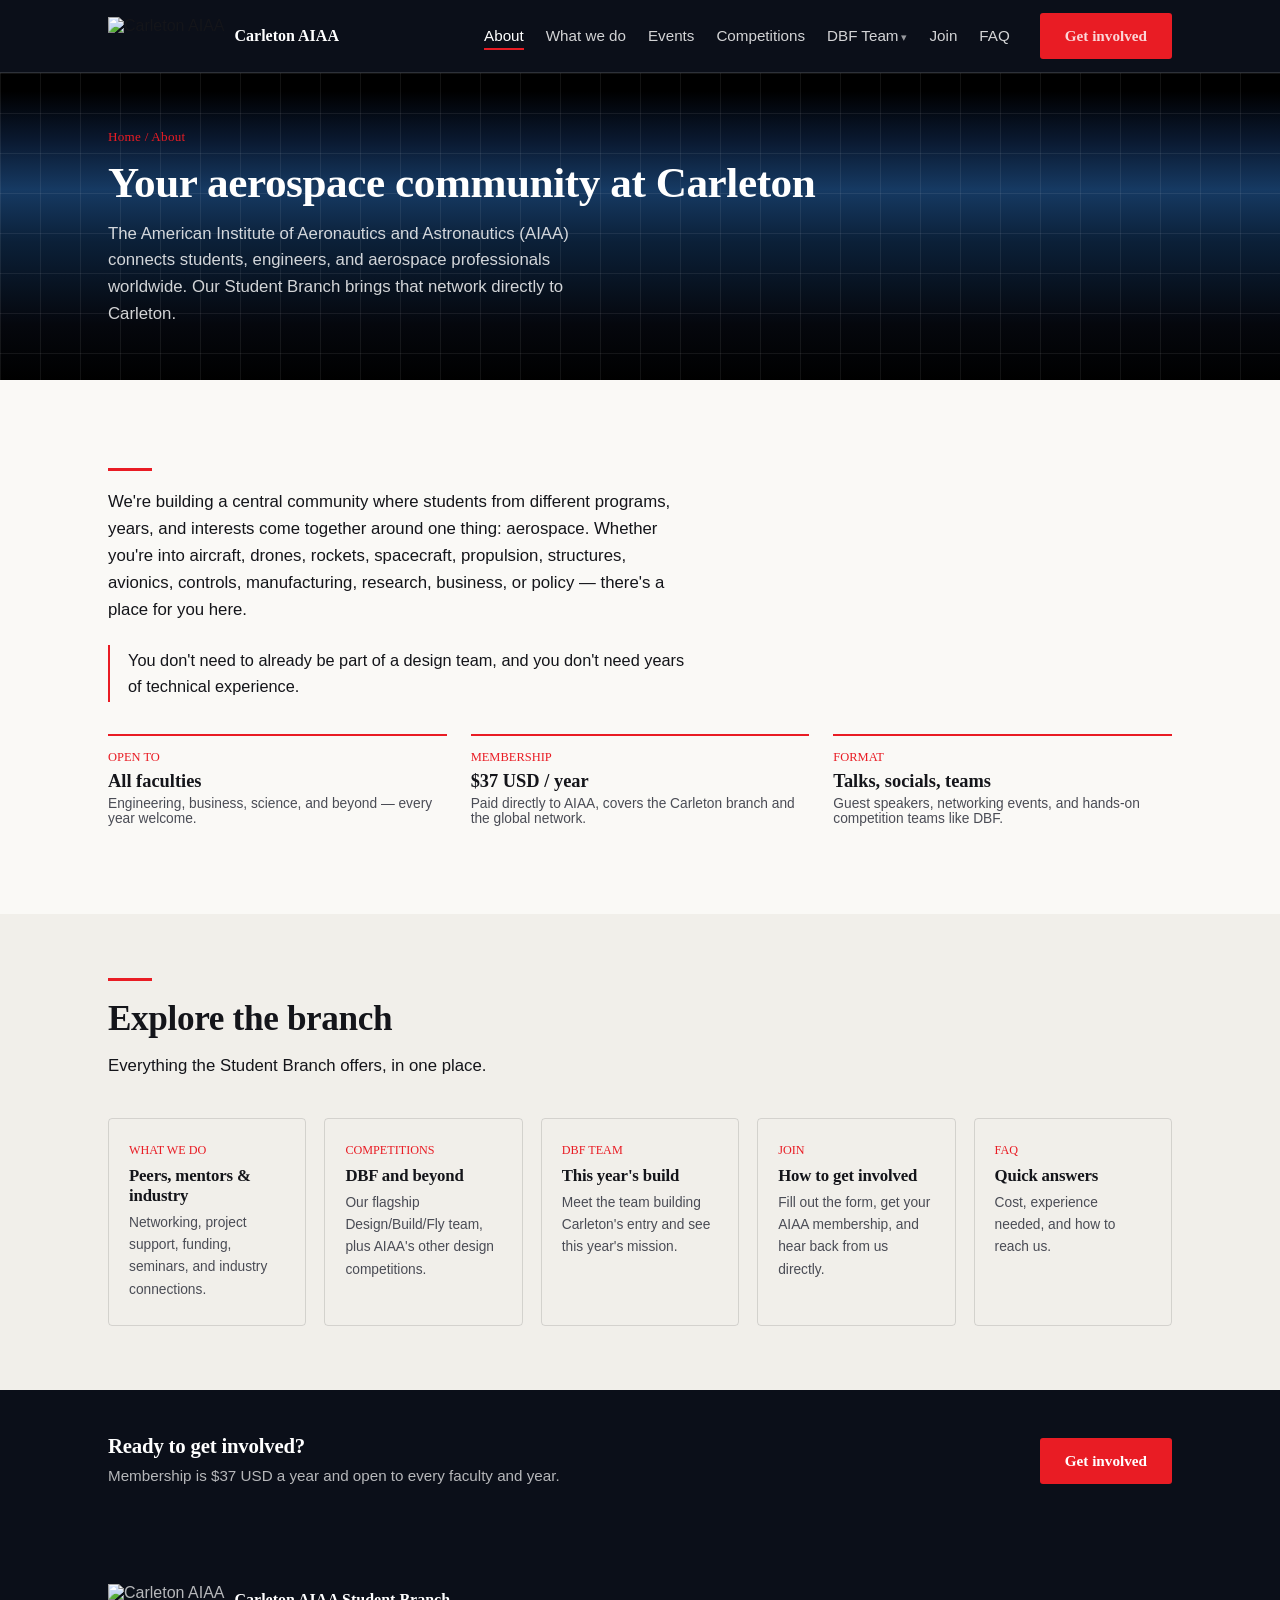
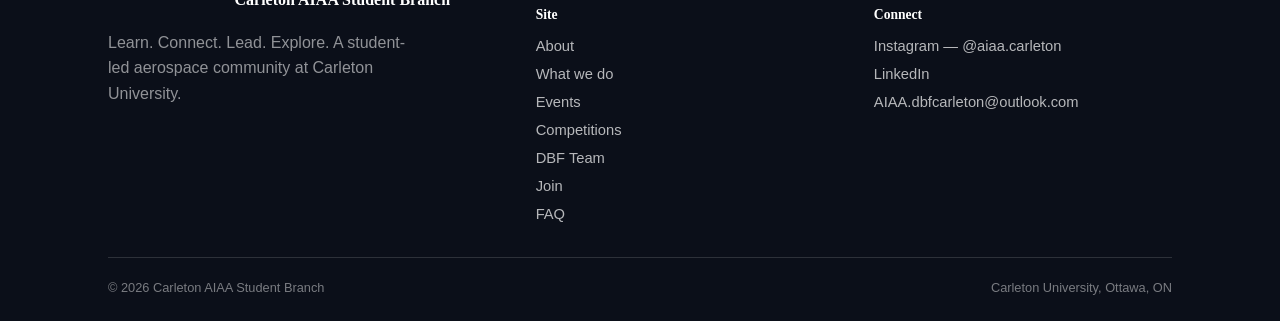
==== commit c4b12904: "Sponsorhip Updates, and Upcoming Events" ====
--- a/about.html
+++ b/about.html
@@ -18,6 +18,7 @@
     <ul class="nav-links" id="navLinks">
       <li><a href="about.html" class="active">About</a></li>
       <li><a href="what-we-do.html">What we do</a></li>
+      <li><a href="events.html">Events</a></li>
       <li><a href="competitions.html">Competitions</a></li>
       <li class="nav-item-dropdown">
         <a href="dbf.html">DBF Team</a>
@@ -122,6 +123,7 @@
         <ul>
           <li><a href="about.html">About</a></li>
           <li><a href="what-we-do.html">What we do</a></li>
+          <li><a href="events.html">Events</a></li>
           <li><a href="competitions.html">Competitions</a></li>
           <li><a href="dbf.html">DBF Team</a></li>
           <li><a href="join.html">Join</a></li>
--- a/style.css
+++ b/style.css
@@ -223,6 +223,7 @@
   transition: border-color 0.15s ease, transform 0.2s ease;
 }
 .sponsor-card:hover { border-color: var(--red); transform: translateY(-3px); }
+a.sponsor-card { text-decoration: none; color: inherit; }
 .sponsor-logo {
   width: 100%; height: 64px; display: flex; align-items: center; justify-content: center;
   font-family: 'Space Grotesk'; font-weight: 700; color: var(--ink-soft); font-size: 0.95rem;
@@ -242,6 +243,9 @@
 .sponsor-strip img.tier-gold { height: 56px; }
 .sponsor-strip img.tier-silver { height: 44px; }
 .sponsor-strip img.tier-bronze { height: 34px; }
+.sponsor-strip a { display: flex; line-height: 0; }
+/* hover effect lives on the image, not the link: a transform on the link would break the multiply blend */
+.sponsor-strip a:hover img, .sponsor-strip a:focus-visible img { opacity: 0.7; }
 @media (max-width: 700px) { .sponsor-strip { gap: 34px; } }
 .sponsor-name { font-family: 'Space Grotesk'; font-weight: 600; font-size: 0.95rem; }
 .sponsor-tier-tag { font-family: 'JetBrains Mono'; font-size: 0.72rem; color: var(--red); }
@@ -463,3 +467,45 @@
 footer a { text-decoration: none; color: rgba(255,255,255,0.7); font-size: 0.92rem; }
 footer a:hover { color: #fff; }
 .footer-bottom { display: flex; justify-content: space-between; flex-wrap: wrap; gap: 10px; padding-top: 22px; font-size: 0.8rem; color: rgba(255,255,255,0.45); }
+
+/* ===================== Events ===================== */
+.event-list { display: flex; flex-direction: column; gap: 22px; }
+.event-card {
+  display: grid; grid-template-columns: 220px 1fr; gap: 0;
+  border: 1px solid var(--line-light); border-radius: 4px; overflow: hidden; background: var(--paper);
+  transition: border-color 0.15s ease, transform 0.2s ease, box-shadow 0.2s ease;
+}
+.event-card:hover { border-color: var(--red); transform: translateY(-3px); box-shadow: 0 10px 24px rgba(11,15,25,0.08); }
+.event-poster { display: block; background: var(--navy); line-height: 0; }
+.event-poster img { width: 100%; height: 100%; aspect-ratio: 4 / 5; object-fit: cover; }
+.event-body { display: grid; grid-template-columns: 76px 1fr; gap: 24px; padding: 28px 30px; align-items: start; }
+.event-date {
+  display: flex; flex-direction: column; align-items: center; text-align: center;
+  border-top: 2px solid var(--red); padding-top: 10px;
+}
+.event-date .ed-wk { font-size: 0.74rem; color: var(--red); text-transform: uppercase; letter-spacing: 0.04em; }
+.event-date .ed-day { font-family: 'Space Grotesk'; font-weight: 700; font-size: 2.2rem; line-height: 1.05; color: var(--ink); }
+.event-date .ed-mo { font-size: 0.78rem; color: var(--ink-soft); text-transform: uppercase; letter-spacing: 0.04em; }
+.event-type { font-size: 0.78rem; color: var(--red); margin-bottom: 8px; text-transform: uppercase; letter-spacing: 0.03em; }
+.event-info h3 { font-size: clamp(1.3rem, 2.4vw, 1.65rem); line-height: 1.15; margin-bottom: 10px; }
+.event-speaker { margin-bottom: 14px; color: var(--ink-soft); }
+.event-speaker strong { color: var(--ink); font-weight: 600; }
+.event-meta { display: flex; flex-wrap: wrap; gap: 8px 18px; margin-bottom: 14px; font-family: 'Space Grotesk'; font-weight: 600; font-size: 0.95rem; }
+.event-meta span + span { position: relative; padding-left: 18px; }
+.event-meta span + span::before { content: ''; position: absolute; left: 0; top: 50%; width: 8px; height: 2px; background: var(--red); }
+.event-desc { font-size: 0.95rem; }
+.event-note { font-size: 0.76rem; color: var(--ink-soft); letter-spacing: 0.02em; margin-bottom: 18px; }
+.event-info .btn { margin-top: 4px; }
+.event-empty { border: 1px dashed var(--line-light); border-radius: 4px; padding: 36px 30px; background: var(--paper-2); }
+.event-empty h3 { font-size: 1.15rem; margin-bottom: 8px; }
+.event-empty p { margin: 0; }
+.event-empty a { color: var(--red); }
+.events-more { margin-top: 26px; }
+.past-speaker { font-weight: 400; color: var(--ink-soft); }
+@media (max-width: 760px) {
+  .event-card { grid-template-columns: 1fr; }
+  .event-poster img { aspect-ratio: auto; height: auto; max-height: 520px; object-fit: contain; }
+  .event-body { grid-template-columns: 1fr; gap: 16px; padding: 24px; }
+  .event-date { flex-direction: row; gap: 10px; align-items: baseline; justify-content: flex-start; }
+  .event-date .ed-day { font-size: 1.4rem; }
+}
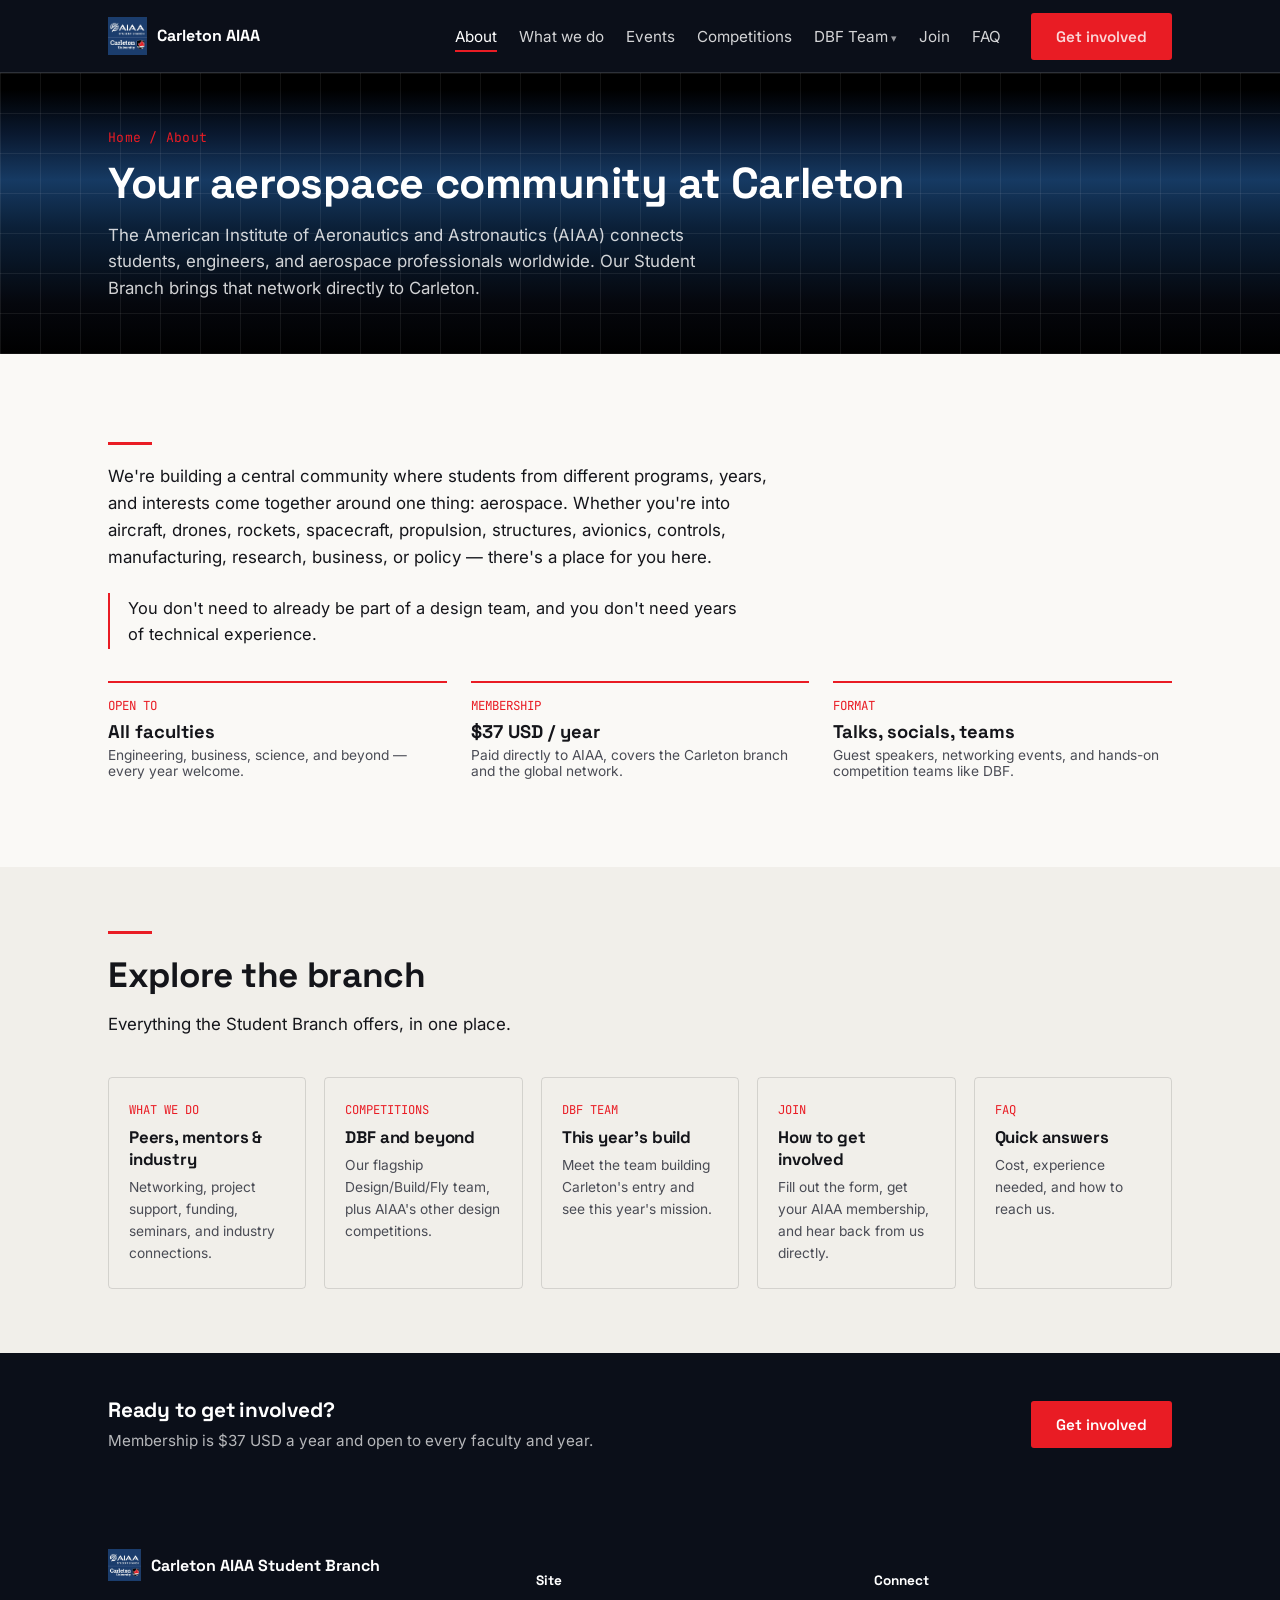
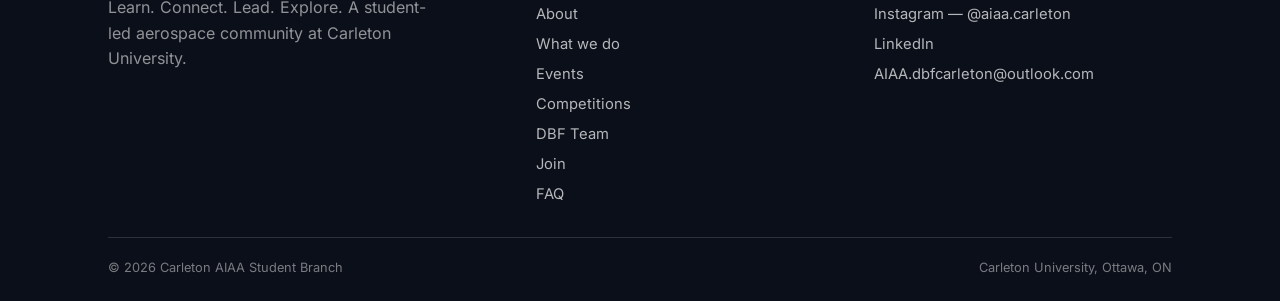
==== commit 09f87111: "Sponsor redesign" ====
--- a/about.html
+++ b/about.html
@@ -5,7 +5,7 @@
 <meta name="viewport" content="width=device-width, initial-scale=1">
 <title>About — Carleton AIAA Student Branch</title>
 <meta name="description" content="What the AIAA Student Branch at Carleton University is, who it's for, and why it exists.">
-<link rel="stylesheet" href="style.css">
+<link rel="stylesheet" href="style.css?v=3">
 </head>
 <body>
 <nav class="nav">
@@ -146,6 +146,6 @@
   </div>
 </footer>
 
-<script src="script.js"></script>
+<script src="script.js?v=3"></script>
 </body>
 </html>
--- a/style.css
+++ b/style.css
@@ -231,18 +231,20 @@
 }
 .sponsor-card img.sponsor-logo { object-fit: contain; padding: 8px; border: none; background: none; }
 .sponsor-logo-img { width: auto; max-width: 100%; object-fit: contain; margin: 0 auto; mix-blend-mode: multiply; }
-.sponsor-logo-img.tier-partner { height: 76px; }
-.sponsor-logo-img.tier-gold { height: 60px; }
-.sponsor-logo-img.tier-silver { height: 48px; }
-.sponsor-logo-img.tier-bronze { height: 38px; }
+/* Logo size = sponsor level. Each tier caps height AND width so very wide logos
+   don't look bigger than tall ones. Partner > Gold > Silver > Bronze. */
+.sponsor-logo-img.tier-partner { height: 92px; max-width: 240px; }
+.sponsor-logo-img.tier-gold    { height: 60px; max-width: 190px; }
+.sponsor-logo-img.tier-silver  { height: 46px; max-width: 150px; }
+.sponsor-logo-img.tier-bronze  { height: 36px; max-width: 120px; }
 
 /* Homepage sponsor strip: logo size reflects sponsor level, no text labels */
 .sponsor-strip { display: flex; align-items: center; justify-content: center; gap: 56px; flex-wrap: wrap; margin-top: 36px; }
 .sponsor-strip img { width: auto; object-fit: contain; mix-blend-mode: multiply; }
-.sponsor-strip img.tier-partner { height: 72px; }
-.sponsor-strip img.tier-gold { height: 56px; }
-.sponsor-strip img.tier-silver { height: 44px; }
-.sponsor-strip img.tier-bronze { height: 34px; }
+.sponsor-strip img.tier-partner { height: 88px; max-width: 230px; }
+.sponsor-strip img.tier-gold    { height: 56px; max-width: 180px; }
+.sponsor-strip img.tier-silver  { height: 42px; max-width: 140px; }
+.sponsor-strip img.tier-bronze  { height: 32px; max-width: 110px; }
 .sponsor-strip a { display: flex; line-height: 0; }
 /* hover effect lives on the image, not the link: a transform on the link would break the multiply blend */
 .sponsor-strip a:hover img, .sponsor-strip a:focus-visible img { opacity: 0.7; }
@@ -491,8 +493,9 @@
 .event-speaker { margin-bottom: 14px; color: var(--ink-soft); }
 .event-speaker strong { color: var(--ink); font-weight: 600; }
 .event-meta { display: flex; flex-wrap: wrap; gap: 8px 18px; margin-bottom: 14px; font-family: 'Space Grotesk'; font-weight: 600; font-size: 0.95rem; }
-.event-meta span + span { position: relative; padding-left: 18px; }
-.event-meta span + span::before { content: ''; position: absolute; left: 0; top: 50%; width: 8px; height: 2px; background: var(--red); }
+.event-meta .sep { display: none; }
+.event-meta .sep + span { position: relative; padding-left: 18px; }
+.event-meta .sep + span::before { content: ''; position: absolute; left: 0; top: 50%; width: 8px; height: 2px; background: var(--red); }
 .event-desc { font-size: 0.95rem; }
 .event-note { font-size: 0.76rem; color: var(--ink-soft); letter-spacing: 0.02em; margin-bottom: 18px; }
 .event-info .btn { margin-top: 4px; }
@@ -509,3 +512,42 @@
   .event-date { flex-direction: row; gap: 10px; align-items: baseline; justify-content: flex-start; }
   .event-date .ed-day { font-size: 1.4rem; }
 }
+
+/* ===================== Sponsor tiers (Sponsors page + homepage) =====================
+   One centred row per level, largest at the top: Partner > Gold > Silver > Bronze.
+   Each level caps logo height AND width so wide logos don't overpower tall ones. */
+.sponsor-tiers { display: flex; flex-direction: column; align-items: center; }
+.sponsor-tier {
+  display: flex; flex-wrap: wrap; align-items: center; justify-content: center;
+  gap: 32px 56px; width: 100%; padding: 40px 0;
+}
+.sponsor-tier + .sponsor-tier { border-top: 1px solid var(--line-light); }
+.sponsor-tier a { display: flex; line-height: 0; }
+.sponsor-tier img {
+  width: auto; object-fit: contain;
+  transition: transform 0.2s ease, opacity 0.2s ease;
+}
+.sponsor-tier a:hover img, .sponsor-tier a:focus-visible img { transform: translateY(-3px) scale(1.03); }
+.sponsor-tier.tier-partner img { height: 140px; max-width: 360px; }
+.sponsor-tier.tier-gold img    { height: 66px;  max-width: 180px; }
+.sponsor-tier.tier-silver img  { height: 44px;  max-width: 140px; }
+.sponsor-tier.tier-bronze img  { height: 34px;  max-width: 110px; }
+.sponsor-tier.tier-partner { padding-top: 8px; }
+.sponsor-tier.tier-gold { gap: 32px 48px; }
+
+/* homepage: same layout, a bit smaller */
+.sponsor-tiers.compact { margin-top: 28px; }
+.sponsor-tiers.compact .sponsor-tier { padding: 28px 0; gap: 26px 44px; }
+.sponsor-tiers.compact .sponsor-tier.tier-partner { padding-top: 4px; }
+.sponsor-tiers.compact .tier-partner img { height: 104px; max-width: 280px; }
+.sponsor-tiers.compact .tier-gold img    { height: 54px;  max-width: 160px; }
+.sponsor-tiers.compact .tier-silver img  { height: 38px;  max-width: 120px; }
+.sponsor-tiers.compact .tier-bronze img  { height: 30px;  max-width: 96px; }
+.sponsor-tiers.compact .sponsor-tier + .sponsor-tier { border-top-color: rgba(0,0,0,0.08); }
+
+@media (max-width: 700px) {
+  .sponsor-tier { padding: 28px 0; gap: 24px 32px; }
+  .sponsor-tier.tier-partner img, .sponsor-tiers.compact .tier-partner img { height: 92px; max-width: 240px; }
+  .sponsor-tier.tier-gold img, .sponsor-tiers.compact .tier-gold img { height: 48px; max-width: 132px; }
+  .sponsor-tier.tier-silver img, .sponsor-tiers.compact .tier-silver img { height: 36px; max-width: 108px; }
+}
